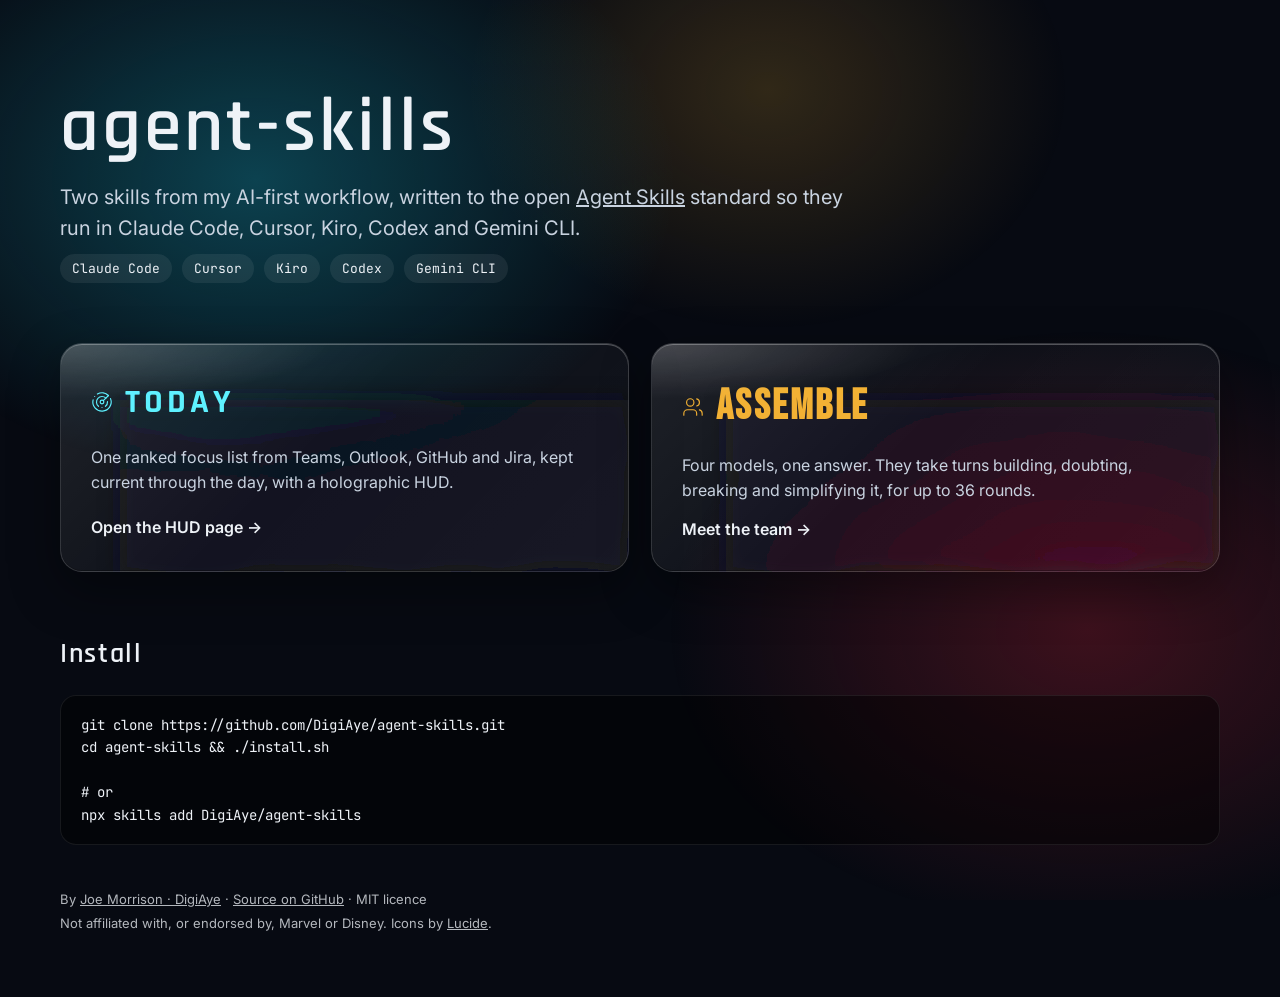
==== docs/index.html @ 219e7454 "Add today and assemble Agent Skills with GitHub Pages site" ====
<!doctype html>
<html lang="en">
<head>
<meta charset="utf-8">
<meta name="viewport" content="width=device-width, initial-scale=1">
<title>agent-skills · portable skills for Claude, Cursor and Kiro</title>
<meta name="description" content="Two portable Agent Skills: today, a daily focus HUD across Teams, Outlook, GitHub and Jira, and assemble, a four-model review loop.">
<link rel="preconnect" href="https://fonts.googleapis.com"><link rel="preconnect" href="https://fonts.gstatic.com" crossorigin>
<link href="https://fonts.googleapis.com/css2?family=Inter:wght@400;600&family=JetBrains+Mono&family=Rajdhani:wght@600&family=Bebas+Neue&display=swap" rel="stylesheet">
<link rel="stylesheet" href="assets/glass.css">
<style>
  :root { --bg: #070a12; --panel: #121826; --accent: #5ef1ff; --accent-2: #f2b134; }
  body { background: var(--bg); color: #eef2f7; font: 16px/1.55 Inter, system-ui, sans-serif; }
  .bg { position: fixed; inset: 0; z-index: 0; pointer-events: none;
    background:
      radial-gradient(700px 500px at 20% 20%, rgba(25, 211, 240, .28), transparent 60%),
      radial-gradient(700px 500px at 85% 70%, rgba(215, 38, 61, .26), transparent 60%),
      radial-gradient(500px 400px at 60% 10%, rgba(242, 177, 52, .18), transparent 60%); }
  main { position: relative; z-index: 1; }
  .hero { padding: 90px 0 40px; }
  h1 { font: 600 clamp(40px, 7vw, 76px)/1 Rajdhani, sans-serif; letter-spacing: .04em; margin: 0 0 16px; }
  .lede { font-size: 20px; max-width: 62ch; color: #c9d3e0; margin: 0; }
  .cards { display: grid; grid-template-columns: repeat(auto-fit, minmax(300px, 1fr)); gap: 22px; padding: 20px 0 40px; }
  .card { padding: 30px; text-decoration: none; display: grid; gap: 14px; transition: transform .25s ease; }
  @media (prefers-reduced-motion: no-preference) { .card:hover { transform: translateY(-4px); } }
  .card h2 { margin: 0; font-size: 34px; display: flex; align-items: center; gap: 12px; }
  .card.today h2 { font-family: Rajdhani, sans-serif; letter-spacing: .12em; text-transform: uppercase; color: #5ef1ff; }
  .card.assemble h2 { font-family: "Bebas Neue", sans-serif; letter-spacing: .06em; color: #f2b134; font-size: 42px; }
  .card p { margin: 0; color: #c9d3e0; }
  .card .go { font-weight: 600; display: inline-flex; gap: 8px; align-items: center; }
  .works { display: flex; flex-wrap: wrap; gap: 10px; list-style: none; padding: 0; margin: 10px 0 0; }
  .works li { padding: 6px 12px; border-radius: 999px; background: rgba(255, 255, 255, .07); font: 13px "JetBrains Mono", monospace; }
  section h2.h { font: 600 28px Rajdhani, sans-serif; letter-spacing: .06em; }
</style>
</head>
<body>
<div class="bg" aria-hidden="true"></div>
<main class="wrap">
  <section class="hero">
    <h1>agent-skills</h1>
    <p class="lede">Two skills from my AI-first workflow, written to the open <a href="https://agentskills.io">Agent Skills</a> standard so they run in Claude Code, Cursor, Kiro, Codex and Gemini CLI.</p>
    <ul class="works" aria-label="Works with">
      <li>Claude Code</li><li>Cursor</li><li>Kiro</li><li>Codex</li><li>Gemini CLI</li>
    </ul>
  </section>

  <div class="cards">
    <a class="card glass refract today" href="today/">
      <h2><svg class="icon" aria-hidden="true"><use href="assets/icons.svg#i-radar"/></svg>today</h2>
      <p>One ranked focus list from Teams, Outlook, GitHub and Jira, kept current through the day, with a holographic HUD.</p>
      <span class="go">Open the HUD page →</span>
    </a>
    <a class="card glass refract assemble" href="assemble/">
      <h2><svg class="icon" aria-hidden="true"><use href="assets/icons.svg#i-users"/></svg>assemble</h2>
      <p>Four models, one answer. They take turns building, doubting, breaking and simplifying it, for up to 36 rounds.</p>
      <span class="go">Meet the team →</span>
    </a>
  </div>

  <section>
    <h2 class="h">Install</h2>
    <pre class="code">git clone https://github.com/DigiAye/agent-skills.git
cd agent-skills &amp;&amp; ./install.sh

# or
npx skills add DigiAye/agent-skills</pre>
  </section>
</main>
<footer class="site-footer wrap">
  <p>By <a href="https://www.digiaye.scot">Joe Morrison · DigiAye</a> · <a href="https://github.com/DigiAye/agent-skills">Source on GitHub</a> · MIT licence</p>
  <p>Not affiliated with, or endorsed by, Marvel or Disney. Icons by <a href="https://lucide.dev">Lucide</a>.</p>
</footer>
<svg width="0" height="0" style="position:absolute" aria-hidden="true">
  <filter id="liquid" x="0" y="0" width="100%" height="100%">
    <feTurbulence type="fractalNoise" baseFrequency="0.008 0.012" numOctaves="2" seed="7" result="noise"/>
    <feDisplacementMap in="SourceGraphic" in2="noise" scale="28" xChannelSelector="R" yChannelSelector="G"/>
  </filter>
</svg>
</body>
</html>
---- docs/assets/glass.css ----
/* Shared liquid-glass layer for the agent-skills pages.
   Each page sets --accent, --accent-2, --bg and --panel. */

*, *::before, *::after { box-sizing: border-box; }
html { scroll-behavior: smooth; }
@media (prefers-reduced-motion: reduce) { html { scroll-behavior: auto; } }
body { margin: 0; min-height: 100vh; overflow-x: hidden; }
img, svg { display: block; max-width: 100%; }
a { color: inherit; }
:focus-visible { outline: 2px solid var(--accent); outline-offset: 3px; border-radius: 6px; }
.sr-only { position: absolute; width: 1px; height: 1px; overflow: hidden; clip: rect(0 0 0 0); white-space: nowrap; }

.wrap { width: min(1160px, 100% - 40px); margin-inline: auto; }

/* Base glass: works everywhere backdrop-filter does. */
.glass {
  position: relative;
  background: linear-gradient(135deg, rgba(255, 255, 255, .10), rgba(255, 255, 255, .03) 45%, rgba(255, 255, 255, .05));
  border: 1px solid rgba(255, 255, 255, .14);
  border-radius: 22px;
  -webkit-backdrop-filter: blur(14px) saturate(160%);
  backdrop-filter: blur(14px) saturate(160%);
  box-shadow:
    inset 0 1px 0 rgba(255, 255, 255, .28),
    inset 0 -1px 0 rgba(0, 0, 0, .25),
    0 18px 50px rgba(0, 0, 0, .40);
}
/* Specular highlight along the top-left rim. */
.glass::before {
  content: ""; position: absolute; inset: 0; border-radius: inherit; pointer-events: none;
  background: radial-gradient(120% 60% at 0% 0%, rgba(255, 255, 255, .18), transparent 40%);
  mix-blend-mode: screen;
}

/* Refraction is Chromium-only, and Safari drops the whole declaration if url() is mixed in,
   so it lives in its own @supports block and is limited to a few static panels. */
@supports (backdrop-filter: url("#liquid")) {
  .glass.refract { backdrop-filter: url("#liquid") blur(10px) saturate(170%); }
}

@supports not ((backdrop-filter: blur(1px)) or (-webkit-backdrop-filter: blur(1px))) {
  .glass { background: var(--panel); }
}
@media (prefers-reduced-transparency: reduce) {
  .glass, .glass.refract { background: var(--panel); -webkit-backdrop-filter: none; backdrop-filter: none; }
}
@media (prefers-contrast: more) {
  .glass { background: var(--panel); border-color: var(--accent); box-shadow: none; }
  .glass::before { display: none; }
}

/* Dims busy backgrounds behind glass so text keeps its contrast. */
.dim { position: fixed; inset: 0; background: rgba(0, 0, 0, .35); pointer-events: none; z-index: 0; }

.icon { width: 22px; height: 22px; fill: none; stroke: currentColor; stroke-width: 1.25; stroke-linecap: round; stroke-linejoin: round; flex: none; }

.pill {
  display: inline-flex; align-items: center; gap: 8px; padding: 10px 16px; border-radius: 999px;
  text-decoration: none; font-weight: 600;
}

pre.code {
  margin: 0; padding: 18px 20px; overflow-x: auto; border-radius: 16px;
  font: 14px/1.6 "JetBrains Mono", ui-monospace, Menlo, monospace;
  background: rgba(0, 0, 0, .45); border: 1px solid rgba(255, 255, 255, .08);
}

.site-nav { position: sticky; top: 14px; z-index: 10; margin-top: 14px; padding: 10px 14px; display: flex; align-items: center; justify-content: space-between; gap: 12px; }
.site-nav a { text-decoration: none; }
.site-nav ul { display: flex; gap: 6px; list-style: none; margin: 0; padding: 0; flex-wrap: wrap; }
.site-nav li a { display: inline-flex; align-items: center; gap: 6px; padding: 8px 12px; border-radius: 999px; }
.site-nav li a:hover, .site-nav li a[aria-current="page"] { background: rgba(255, 255, 255, .08); }

.site-footer { position: relative; z-index: 1; padding: 40px 0 60px; font-size: 13px; opacity: .75; }
.site-footer p { margin: 4px 0; }
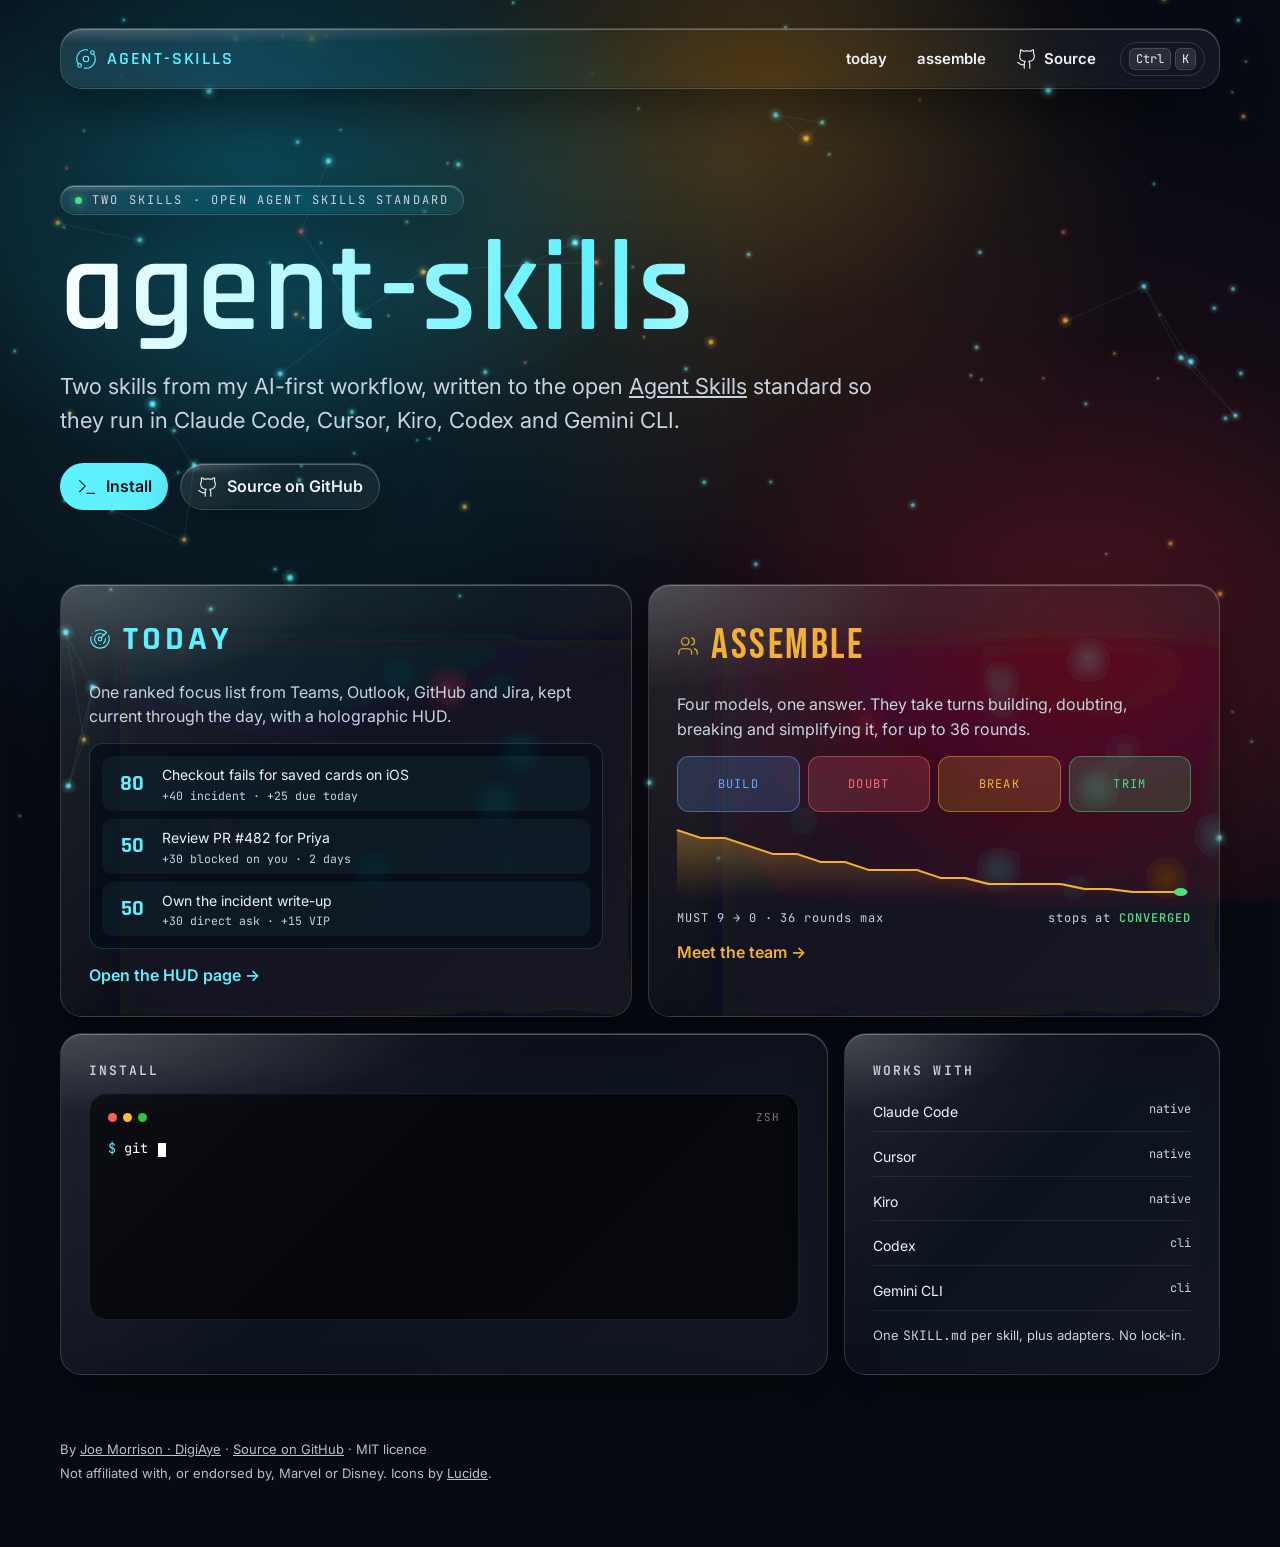
==== commit eec89fe5: "Redesign Pages: shader and canvas backgrounds, pointer-lit glass, live terminals, bento layouts, vie" ====
--- a/docs/index.html
+++ b/docs/index.html
@@ -5,66 +5,183 @@
 <meta name="viewport" content="width=device-width, initial-scale=1">
 <title>agent-skills · portable skills for Claude, Cursor and Kiro</title>
 <meta name="description" content="Two portable Agent Skills: today, a daily focus HUD across Teams, Outlook, GitHub and Jira, and assemble, a four-model review loop.">
+<meta property="og:title" content="agent-skills · portable skills for Claude, Cursor and Kiro">
+<meta property="og:description" content="Two portable Agent Skills: today, a daily focus HUD across Teams, Outlook, GitHub and Jira, and assemble, a four-model review loop.">
+<meta property="og:url" content="https://digiaye.github.io/agent-skills/">
+<meta property="og:image" content="https://digiaye.github.io/agent-skills/assets/og.jpg">
+<meta name="twitter:card" content="summary_large_image">
+<link rel="icon" href="data:image/svg+xml,%3Csvg xmlns='http://www.w3.org/2000/svg' viewBox='0 0 32 32'%3E%3Ccircle cx='16' cy='16' r='14' fill='%23070a12' stroke='%235ef1ff' stroke-width='2'/%3E%3Ccircle cx='16' cy='16' r='5' fill='%23f2b134'/%3E%3C/svg%3E">
 <link rel="preconnect" href="https://fonts.googleapis.com"><link rel="preconnect" href="https://fonts.gstatic.com" crossorigin>
 <link href="https://fonts.googleapis.com/css2?family=Inter:wght@400;600&family=JetBrains+Mono&family=Rajdhani:wght@600&family=Bebas+Neue&display=swap" rel="stylesheet">
 <link rel="stylesheet" href="assets/glass.css">
 <style>
-  :root { --bg: #070a12; --panel: #121826; --accent: #5ef1ff; --accent-2: #f2b134; }
-  body { background: var(--bg); color: #eef2f7; font: 16px/1.55 Inter, system-ui, sans-serif; }
+  :root { --bg: #070a12; --panel: #121826; --accent: #5ef1ff; --accent-2: #f2b134; --red: #ff5a6e; --text: #eef2f7; --muted: #c9d3e0; }
+  body { background: var(--bg); color: var(--text); font: 16px/1.55 Inter, system-ui, sans-serif; }
   .bg { position: fixed; inset: 0; z-index: 0; pointer-events: none;
     background:
-      radial-gradient(700px 500px at 20% 20%, rgba(25, 211, 240, .28), transparent 60%),
-      radial-gradient(700px 500px at 85% 70%, rgba(215, 38, 61, .26), transparent 60%),
-      radial-gradient(500px 400px at 60% 10%, rgba(242, 177, 52, .18), transparent 60%); }
-  main { position: relative; z-index: 1; }
-  .hero { padding: 90px 0 40px; }
-  h1 { font: 600 clamp(40px, 7vw, 76px)/1 Rajdhani, sans-serif; letter-spacing: .04em; margin: 0 0 16px; }
-  .lede { font-size: 20px; max-width: 62ch; color: #c9d3e0; margin: 0; }
-  .cards { display: grid; grid-template-columns: repeat(auto-fit, minmax(300px, 1fr)); gap: 22px; padding: 20px 0 40px; }
-  .card { padding: 30px; text-decoration: none; display: grid; gap: 14px; transition: transform .25s ease; }
-  @media (prefers-reduced-motion: no-preference) { .card:hover { transform: translateY(-4px); } }
-  .card h2 { margin: 0; font-size: 34px; display: flex; align-items: center; gap: 12px; }
-  .card.today h2 { font-family: Rajdhani, sans-serif; letter-spacing: .12em; text-transform: uppercase; color: #5ef1ff; }
-  .card.assemble h2 { font-family: "Bebas Neue", sans-serif; letter-spacing: .06em; color: #f2b134; font-size: 42px; }
-  .card p { margin: 0; color: #c9d3e0; }
-  .card .go { font-weight: 600; display: inline-flex; gap: 8px; align-items: center; }
-  .works { display: flex; flex-wrap: wrap; gap: 10px; list-style: none; padding: 0; margin: 10px 0 0; }
-  .works li { padding: 6px 12px; border-radius: 999px; background: rgba(255, 255, 255, .07); font: 13px "JetBrains Mono", monospace; }
-  section h2.h { font: 600 28px Rajdhani, sans-serif; letter-spacing: .06em; }
+      radial-gradient(700px 500px at 20% 20%, rgba(25, 211, 240, .22), transparent 60%),
+      radial-gradient(700px 500px at 85% 70%, rgba(215, 38, 61, .20), transparent 60%),
+      radial-gradient(500px 400px at 60% 10%, rgba(242, 177, 52, .14), transparent 60%); }
+  .gridlines { position: fixed; inset: 0; z-index: 0; pointer-events: none; opacity: .5;
+    background-image: linear-gradient(rgba(255,255,255,.035) 1px, transparent 1px), linear-gradient(90deg, rgba(255,255,255,.035) 1px, transparent 1px);
+    background-size: 72px 72px; -webkit-mask-image: radial-gradient(60% 60% at 50% 30%, #000, transparent); mask-image: radial-gradient(60% 60% at 50% 30%, #000, transparent); }
+  main, .site-nav { position: relative; z-index: 3; }
+  .site-nav { font-weight: 600; font-size: 15px; }
+  .brand { display: flex; align-items: center; gap: 10px; color: var(--accent); font: 600 18px Rajdhani, sans-serif; letter-spacing: .1em; text-transform: uppercase; }
+  .mono { font-family: "JetBrains Mono", ui-monospace, monospace; }
+
+  /* Hero */
+  .hero { padding: 110px 0 44px; display: grid; gap: 18px; justify-items: start; }
+  .eyebrow { display: inline-flex; gap: 10px; align-items: center; font: 12px/1 "JetBrains Mono", monospace; letter-spacing: .18em; text-transform: uppercase; color: var(--muted); padding: 8px 14px; border-radius: 999px; }
+  .eyebrow i { width: 7px; height: 7px; border-radius: 50%; background: #4ade80; box-shadow: 0 0 10px #4ade80; }
+  h1 { font: 600 clamp(56px, 10vw, 132px)/.92 Rajdhani, sans-serif; letter-spacing: .02em; margin: 0;
+    background: linear-gradient(100deg, #fff 0%, var(--accent) 35%, #fff 50%, var(--accent-2) 70%, #fff 100%); background-size: 240% 100%;
+    -webkit-background-clip: text; background-clip: text; color: transparent; }
+  .lede { font-size: clamp(18px, 2vw, 22px); max-width: 58ch; color: var(--muted); margin: 0; }
+  .cta { display: flex; gap: 12px; flex-wrap: wrap; margin-top: 8px; }
+  .pill.primary { background: var(--accent); color: #031018; }
+  .pill.ghost { color: var(--text); }
+
+  /* Bento */
+  .bento { display: grid; grid-template-columns: repeat(6, 1fr); grid-auto-rows: minmax(120px, auto); gap: 16px; padding: 30px 0 20px; }
+  .cell { padding: 28px; text-decoration: none; display: grid; gap: 14px; align-content: start; }
+  .cell.today, .cell.assemble { grid-column: span 3; grid-row: span 2; }
+  .cell.install { grid-column: span 4; }
+  .cell.portable { grid-column: span 2; }
+  .cell h2 { margin: 0; font-size: 34px; display: flex; align-items: center; gap: 12px; }
+  .cell.today h2 { font-family: Rajdhani, sans-serif; letter-spacing: .12em; text-transform: uppercase; color: var(--accent); }
+  .cell.assemble h2 { font-family: "Bebas Neue", sans-serif; letter-spacing: .06em; color: var(--accent-2); font-size: 42px; font-weight: 400; }
+  .cell p { margin: 0; color: var(--muted); }
+  .cell .go { font-weight: 600; display: inline-flex; gap: 8px; align-items: center; margin-top: auto; }
+  .cell.today .go { color: var(--accent); } .cell.assemble .go { color: var(--accent-2); }
+  .cell h3 { margin: 0; font: 600 13px "JetBrains Mono", monospace; letter-spacing: .16em; text-transform: uppercase; color: var(--muted); }
+  a.cell:hover { --lift: -4px; }
+
+  /* today mini HUD */
+  .hud { position: relative; overflow: hidden; border-radius: 14px; border: 1px solid rgba(94, 241, 255, .18); background: rgba(3, 10, 20, .6); padding: 12px; display: grid; gap: 8px; font-size: 14px; }
+  .hud .row { display: grid; grid-template-columns: 40px 1fr; gap: 10px; align-items: center; padding: 8px 10px; border-radius: 10px; background: rgba(94, 241, 255, .05); }
+  .hud .row b { font: 700 22px Rajdhani, sans-serif; color: var(--accent); text-align: center; }
+  .hud .row small { display: block; color: var(--muted); font: 11.5px "JetBrains Mono", monospace; margin-top: 2px; }
+  .hud .sweep { position: absolute; inset: 0; pointer-events: none; background: linear-gradient(180deg, transparent 0%, rgba(94, 241, 255, .14) 50%, transparent 100%); height: 60%; top: -60%; }
+  .today.cell { --accent: #5ef1ff; }
+  .assemble.cell { --accent: #f2b134; }
+
+  /* assemble relay strip */
+  .relay { display: grid; grid-template-columns: repeat(4, 1fr); gap: 8px; }
+  .relay div { position: relative; height: 56px; border-radius: 12px; background: color-mix(in srgb, var(--c) 18%, transparent); border: 1px solid color-mix(in srgb, var(--c) 45%, transparent); display: grid; place-items: center; color: var(--c); font: 12px "JetBrains Mono", monospace; letter-spacing: .1em; text-transform: uppercase; overflow: hidden; }
+  .relay div::after { content: ""; position: absolute; inset: 0; background: color-mix(in srgb, var(--c) 45%, transparent); opacity: 0; }
+  .relay .b { --c: #6aa6ff; } .relay .s { --c: #ff6b7a; } .relay .e { --c: #f2b134; } .relay .m { --c: #4ade80; }
+  .spark { width: 100%; height: 70px; overflow: visible; }
+  .converge { display: flex; justify-content: space-between; align-items: center; font: 12px "JetBrains Mono", monospace; color: var(--muted); letter-spacing: .08em; }
+  .converge b { color: #4ade80; font-weight: 600; }
+
+  .list { margin: 0; padding: 0; list-style: none; display: grid; gap: 6px; }
+  .list li { display: flex; justify-content: space-between; gap: 10px; padding: 8px 0; border-bottom: 1px solid rgba(255, 255, 255, .08); font-size: 14px; }
+  .list li span:last-child { color: var(--muted); font: 12px "JetBrains Mono", monospace; }
+
+  @media (max-width: 900px) {
+    .cell.today, .cell.assemble, .cell.install, .cell.portable { grid-column: span 6; grid-row: auto; }
+  }
+  @media (max-width: 640px) {
+    .hero { padding: 70px 0 30px; }
+    .eyebrow { font-size: 11px; letter-spacing: .1em; }
+    .cell { padding: 20px; }
+  }
+
+  @media (prefers-reduced-motion: no-preference) {
+    .js h1 { animation: shimmer 9s linear infinite, rise 1s cubic-bezier(.2, .8, .2, 1) both; }
+    @keyframes shimmer { to { background-position: -240% 0; } }
+    @keyframes rise { from { opacity: 0; letter-spacing: .18em; filter: blur(8px); } }
+    .js .hero > :not(h1) { animation: up .8s cubic-bezier(.2, .8, .2, 1) both; }
+    .js .hero > :nth-child(1) { animation-delay: .05s; } .js .hero > :nth-child(3) { animation-delay: .25s; } .js .hero > :nth-child(4) { animation-delay: .4s; }
+    @keyframes up { from { opacity: 0; transform: translateY(14px); } }
+    .js .bento > .cell { animation: up .9s cubic-bezier(.2, .8, .2, 1) backwards; }
+    .js .bento > .cell:nth-child(2) { animation-delay: .12s; } .js .bento > .cell:nth-child(3) { animation-delay: .24s; } .js .bento > .cell:nth-child(4) { animation-delay: .32s; }
+    .hud .sweep { animation: sweep 4.5s ease-in-out infinite; }
+    @keyframes sweep { 0% { top: -60%; } 60%, 100% { top: 110%; } }
+    .relay div::after { animation: pass 4.8s steps(1) infinite; }
+    .relay .s::after { animation-delay: 1.2s; } .relay .e::after { animation-delay: 2.4s; } .relay .m::after { animation-delay: 3.6s; }
+    @keyframes pass { 0% { opacity: .55; } 25%, 100% { opacity: 0; } }
+    .eyebrow i { animation: pulse 2.2s ease-in-out infinite; }
+    @keyframes pulse { 50% { opacity: .35; } }
+  }
 </style>
 </head>
 <body>
 <div class="bg" aria-hidden="true"></div>
+<canvas id="fx" class="fx-canvas" aria-hidden="true"></canvas>
+<div class="gridlines" aria-hidden="true"></div>
+<div class="grain" aria-hidden="true"></div>
+
+<nav class="site-nav glass wrap" aria-label="Main">
+  <a class="brand" href="./" aria-current="page"><svg class="icon" aria-hidden="true"><use href="assets/icons.svg#i-orbit"/></svg>agent-skills</a>
+  <ul>
+    <li><a href="today/">today</a></li>
+    <li><a href="assemble/">assemble</a></li>
+    <li><a href="https://github.com/DigiAye/agent-skills"><svg class="icon" aria-hidden="true"><use href="assets/icons.svg#i-github"/></svg>Source</a></li>
+    <li><button class="kbd-btn" type="button" data-cmdk-open aria-label="Open command palette"><kbd>⌘</kbd><kbd>K</kbd></button></li>
+  </ul>
+</nav>
+
 <main class="wrap">
-  <section class="hero">
-    <h1>agent-skills</h1>
+  <section class="hero" aria-labelledby="title">
+    <span class="eyebrow glass"><i aria-hidden="true"></i>Two skills · open Agent Skills standard</span>
+    <h1 id="title">agent-skills</h1>
     <p class="lede">Two skills from my AI-first workflow, written to the open <a href="https://agentskills.io">Agent Skills</a> standard so they run in Claude Code, Cursor, Kiro, Codex and Gemini CLI.</p>
-    <ul class="works" aria-label="Works with">
-      <li>Claude Code</li><li>Cursor</li><li>Kiro</li><li>Codex</li><li>Gemini CLI</li>
-    </ul>
+    <div class="cta">
+      <a class="pill primary" href="#install" data-magnet><svg class="icon" aria-hidden="true"><use href="assets/icons.svg#i-terminal"/></svg>Install</a>
+      <a class="pill ghost glass" href="https://github.com/DigiAye/agent-skills"><svg class="icon" aria-hidden="true"><use href="assets/icons.svg#i-github"/></svg>Source on GitHub</a>
+    </div>
   </section>
 
-  <div class="cards">
-    <a class="card glass refract today" href="today/">
+  <div class="bento">
+    <a class="cell glass refract today" href="today/" data-tilt="3" data-cmdk="Open today">
       <h2><svg class="icon" aria-hidden="true"><use href="assets/icons.svg#i-radar"/></svg>today</h2>
       <p>One ranked focus list from Teams, Outlook, GitHub and Jira, kept current through the day, with a holographic HUD.</p>
+      <div class="hud" aria-hidden="true">
+        <div class="row"><b>80</b><span>Checkout fails for saved cards on iOS<small>+40 incident · +25 due today</small></span></div>
+        <div class="row"><b>50</b><span>Review PR #482 for Priya<small>+30 blocked on you · 2 days</small></span></div>
+        <div class="row"><b>50</b><span>Own the incident write-up<small>+30 direct ask · +15 VIP</small></span></div>
+        <div class="sweep"></div>
+      </div>
       <span class="go">Open the HUD page →</span>
     </a>
-    <a class="card glass refract assemble" href="assemble/">
+    <a class="cell glass refract assemble" href="assemble/" data-tilt="3" data-cmdk="Open assemble">
       <h2><svg class="icon" aria-hidden="true"><use href="assets/icons.svg#i-users"/></svg>assemble</h2>
       <p>Four models, one answer. They take turns building, doubting, breaking and simplifying it, for up to 36 rounds.</p>
+      <div class="relay" aria-hidden="true"><div class="b">build</div><div class="s">doubt</div><div class="e">break</div><div class="m">trim</div></div>
+      <svg class="spark" viewBox="0 0 300 70" aria-hidden="true" preserveAspectRatio="none">
+        <defs><linearGradient id="sp" x1="0" x2="0" y1="0" y2="1"><stop offset="0" stop-color="#f2b134" stop-opacity=".35"/><stop offset="1" stop-color="#f2b134" stop-opacity="0"/></linearGradient></defs>
+        <path fill="url(#sp)" d="M0,4 L14,12 28,12 42,20 56,28 70,28 84,36 98,36 112,44 126,44 140,44 154,52 168,52 182,58 196,58 210,58 224,58 238,63 252,63 266,66 280,66 294,66 L294,70 0,70 Z"/>
+        <path class="spark-line" fill="none" stroke="#f2b134" stroke-width="2" stroke-linejoin="round" d="M0,4 L14,12 28,12 42,20 56,28 70,28 84,36 98,36 112,44 126,44 140,44 154,52 168,52 182,58 196,58 210,58 224,58 238,63 252,63 266,66 280,66 294,66"/>
+        <circle cx="294" cy="66" r="4" fill="#4ade80"/>
+      </svg>
+      <div class="converge" aria-hidden="true"><span>MUST 9 → 0 · 36 rounds max</span><span>stops at <b>CONVERGED</b></span></div>
       <span class="go">Meet the team →</span>
     </a>
+
+    <section class="cell glass install" id="install" aria-labelledby="install-h">
+      <h3 id="install-h">Install</h3>
+      <figure class="term" data-play style="margin:0">
+        <div class="bar" aria-hidden="true"><i></i><i></i><i></i><span>zsh</span></div>
+        <p class="ln prompt"><span class="type">git clone https://github.com/DigiAye/agent-skills.git</span></p>
+        <p class="ln prompt" data-d="700">cd agent-skills &amp;&amp; ./install.sh</p>
+        <p class="ln faint" data-d="500"># or</p>
+        <p class="ln prompt" data-d="900">npx skills add DigiAye/agent-skills</p>
+        <p class="ln faint" data-d="400"># then, in Claude Code, Cursor or Kiro</p>
+        <p class="ln ok" data-d="600">/today morning</p>
+        <p class="ln ok" data-d="600">/assemble Design a rate limiter for our public API</p>
+        <figcaption class="sr-only">Install by cloning the repo and running install.sh, or with npx skills add DigiAye/agent-skills.</figcaption>
+      </figure>
+    </section>
+    <section class="cell glass portable" aria-labelledby="works-h">
+      <h3 id="works-h">Works with</h3>
+      <ul class="list" aria-label="Works with">
+        <li>Claude Code<span>native</span></li><li>Cursor<span>native</span></li><li>Kiro<span>native</span></li><li>Codex<span>cli</span></li><li>Gemini CLI<span>cli</span></li>
+      </ul>
+      <p style="font-size:13px">One <span class="mono">SKILL.md</span> per skill, plus adapters. No lock-in.</p>
+    </section>
   </div>
-
-  <section>
-    <h2 class="h">Install</h2>
-    <pre class="code">git clone https://github.com/DigiAye/agent-skills.git
-cd agent-skills &amp;&amp; ./install.sh
-
-# or
-npx skills add DigiAye/agent-skills</pre>
-  </section>
 </main>
 <footer class="site-footer wrap">
   <p>By <a href="https://www.digiaye.scot">Joe Morrison · DigiAye</a> · <a href="https://github.com/DigiAye/agent-skills">Source on GitHub</a> · MIT licence</p>
@@ -76,5 +193,37 @@
     <feDisplacementMap in="SourceGraphic" in2="noise" scale="28" xChannelSelector="R" yChannelSelector="G"/>
   </filter>
 </svg>
+<script src="assets/fx.js"></script>
+<script>
+  /* Hub background: a slow particle field with depth parallax under three drifting aurora blobs. */
+  (() => {
+    const S = [FX.sprite("94,241,255"), FX.sprite("242,177,52"), FX.sprite("255,90,110")];
+    const N = 150; let pts = [], W = 0, H = 0, px = .5, py = .5;
+    const seed = (w, h) => { pts = Array.from({ length: N }, () => ({ x: Math.random() * w, y: Math.random() * h, z: .2 + Math.random() ** 2 * .8, c: Math.random() < .62 ? 0 : Math.random() < .6 ? 1 : 2, s: Math.random() * 6.28 })); };
+    const blobs = [[.2, .3, "25,211,240", 520, .13, .11], [.82, .66, "215,38,61", 560, .09, .12], [.56, .12, "242,177,52", 420, .07, .1]];
+    FX.canvas(document.getElementById("fx"), (ctx, w, h, dt, t) => {
+      if (w !== W || h !== H) { W = w; H = h; seed(w, h); }
+      px += (FX.pointer.x - px) * .04; py += (FX.pointer.y - py) * .04;
+      ctx.clearRect(0, 0, w, h);
+      ctx.globalCompositeOperation = "lighter";
+      for (const [bx, by, c, r, f1, f2] of blobs) {
+        const x = (bx + .08 * Math.sin(t * f1)) * w - (px - .5) * 50, y = (by + .06 * Math.cos(t * f2)) * h - (py - .5) * 36;
+        const g = ctx.createRadialGradient(x, y, 0, x, y, r); g.addColorStop(0, `rgba(${c},.15)`); g.addColorStop(1, `rgba(${c},0)`);
+        ctx.fillStyle = g; ctx.fillRect(x - r, y - r, r * 2, r * 2);
+      }
+      const ox = (px - .5) * -90, oy = (py - .5) * -60;
+      ctx.strokeStyle = "rgba(94,241,255,.09)"; ctx.lineWidth = 1; ctx.beginPath();
+      for (let i = 0; i < N; i++) {
+        const a = pts[i]; a.y -= (5 + 16 * a.z) * dt; a.x += Math.sin(t * .4 + a.s) * 5 * dt;
+        if (a.y < -20) { a.y = h + 20; a.x = Math.random() * w; }
+        if (a.z < .55) continue;
+        for (let j = i + 1; j < N; j++) { const b = pts[j]; if (b.z < .55) continue; const dx = a.x - b.x, dy = a.y - b.y; if (dx * dx + dy * dy < 110 * 110) { ctx.moveTo(a.x + ox * a.z, a.y + oy * a.z); ctx.lineTo(b.x + ox * b.z, b.y + oy * b.z); } }
+      }
+      ctx.stroke();
+      for (const p of pts) { const sz = 4 + p.z * 16; ctx.globalAlpha = .3 + .7 * p.z; ctx.drawImage(S[p.c], p.x + ox * p.z - sz / 2, p.y + oy * p.z - sz / 2, sz, sz); }
+      ctx.globalAlpha = 1; ctx.globalCompositeOperation = "source-over";
+    });
+  })();
+</script>
 </body>
 </html>
--- a/docs/assets/glass.css
+++ b/docs/assets/glass.css
@@ -1,9 +1,22 @@
 /* Shared liquid-glass layer for the agent-skills pages.
-   Each page sets --accent, --accent-2, --bg and --panel. */
+   Each page sets --accent, --accent-2, --bg and --panel.
+   Pointer-reactive bits read --mx/--my/--glow/--rx/--ry, which fx.js writes. */
 
 *, *::before, *::after { box-sizing: border-box; }
+/* Cross-document view transitions (Chromium 126+, Safari 18.2+): the nav and brand persist, the rest cross-fades. */
+@view-transition { navigation: auto; }
+.site-nav { view-transition-name: site-nav; }
+.site-nav .brand { view-transition-name: brand; }
+@media (prefers-reduced-motion: no-preference) {
+  ::view-transition-old(root) { animation: 220ms ease both vt-out; }
+  ::view-transition-new(root) { animation: 320ms ease both vt-in; }
+  @keyframes vt-out { to { opacity: 0; transform: scale(.985); filter: blur(6px); } }
+  @keyframes vt-in { from { opacity: 0; transform: scale(1.015); filter: blur(6px); } }
+}
+@media (prefers-reduced-motion: reduce) { ::view-transition-group(*), ::view-transition-old(*), ::view-transition-new(*) { animation: none !important; } }
 html { scroll-behavior: smooth; }
 @media (prefers-reduced-motion: reduce) { html { scroll-behavior: auto; } }
+html { overflow-x: clip; }
 body { margin: 0; min-height: 100vh; overflow-x: hidden; }
 img, svg { display: block; max-width: 100%; }
 a { color: inherit; }
@@ -25,17 +38,38 @@
     inset 0 -1px 0 rgba(0, 0, 0, .25),
     0 18px 50px rgba(0, 0, 0, .40);
 }
-/* Specular highlight along the top-left rim. */
+/* Specular highlight along the top-left rim, plus a soft pointer-following fill. */
 .glass::before {
   content: ""; position: absolute; inset: 0; border-radius: inherit; pointer-events: none;
-  background: radial-gradient(120% 60% at 0% 0%, rgba(255, 255, 255, .18), transparent 40%);
+  background:
+    radial-gradient(280px circle at var(--mx, 50%) var(--my, 50%), color-mix(in srgb, var(--accent) calc(var(--glow, 0) * 22%), transparent), transparent 70%),
+    radial-gradient(120% 60% at 0% 0%, rgba(255, 255, 255, .18), transparent 40%);
   mix-blend-mode: screen;
 }
+/* Pointer-reactive rim light: the same gradient masked down to the 1px border. */
+.glass::after {
+  content: ""; position: absolute; inset: -1px; border-radius: inherit; pointer-events: none;
+  padding: 1.5px; opacity: var(--glow, 0); transition: opacity .15s linear;
+  background: radial-gradient(360px circle at var(--mx, 50%) var(--my, 50%), #fff 0%, color-mix(in srgb, var(--accent) 90%, white) 18%, color-mix(in srgb, var(--accent) 60%, transparent) 40%, transparent 68%);
+  -webkit-mask: linear-gradient(#000 0 0) content-box, linear-gradient(#000 0 0);
+  -webkit-mask-composite: xor;
+  mask: linear-gradient(#000 0 0) content-box, linear-gradient(#000 0 0);
+  mask-composite: exclude;
+}
+.glass > * { position: relative; }
 
 /* Refraction is Chromium-only, and Safari drops the whole declaration if url() is mixed in,
    so it lives in its own @supports block and is limited to a few static panels. */
 @supports (backdrop-filter: url("#liquid")) {
   .glass.refract { backdrop-filter: url("#liquid") blur(10px) saturate(170%); }
+  .glass.prism { backdrop-filter: url("#prism") blur(8px) saturate(170%); }
+}
+/* Hero glass: chromatic fringe on the vertical edges plus a brighter specular rim, everywhere. */
+.glass.prism {
+  box-shadow:
+    inset 1.5px 0 0 rgba(255, 110, 120, .22), inset -1.5px 0 0 rgba(110, 170, 255, .22),
+    inset 0 1px 0 rgba(255, 255, 255, .38), inset 0 -1px 0 rgba(0, 0, 0, .3),
+    0 24px 70px rgba(0, 0, 0, .5), 0 0 0 1px rgba(255, 255, 255, .04);
 }
 
 @supports not ((backdrop-filter: blur(1px)) or (-webkit-backdrop-filter: blur(1px))) {
@@ -46,11 +80,73 @@
 }
 @media (prefers-contrast: more) {
   .glass { background: var(--panel); border-color: var(--accent); box-shadow: none; }
-  .glass::before { display: none; }
+  .glass::before, .glass::after { display: none; }
 }
 
 /* Dims busy backgrounds behind glass so text keeps its contrast. */
 .dim { position: fixed; inset: 0; background: rgba(0, 0, 0, .35); pointer-events: none; z-index: 0; }
+
+/* Depth stack: static gradient (z0) < canvas (z1) < grain (z2) < content (z3). */
+.fx-canvas { position: fixed; inset: 0; width: 100%; height: 100%; z-index: 1; pointer-events: none; opacity: 0; transition: opacity 1.4s ease; }
+.fx-canvas.on { opacity: 1; }
+.grain {
+  position: fixed; inset: -50%; width: 200%; height: 200%; z-index: 2; pointer-events: none; opacity: .09; mix-blend-mode: overlay;
+  background: url("data:image/svg+xml,%3Csvg xmlns='http://www.w3.org/2000/svg' width='240' height='240'%3E%3Cfilter id='n'%3E%3CfeTurbulence type='fractalNoise' baseFrequency='.85' numOctaves='3' stitchTiles='stitch'/%3E%3CfeColorMatrix values='0 0 0 0 1 0 0 0 0 1 0 0 0 0 1 0 0 0 .6 0'/%3E%3C/filter%3E%3Crect width='100%25' height='100%25' filter='url(%23n)'/%3E%3C/svg%3E") 0 0 / 240px 240px;
+}
+@media (prefers-reduced-motion: no-preference) {
+  .js .grain { animation: grain 1.4s steps(7) infinite; }
+  @keyframes grain {
+    0% { transform: translate(0, 0); } 15% { transform: translate(-2%, 1%); } 30% { transform: translate(1%, -2%); }
+    45% { transform: translate(-1%, 2%); } 60% { transform: translate(2%, 1%); } 75% { transform: translate(-2%, -1%); } 100% { transform: translate(1%, 2%); }
+  }
+}
+
+/* 3D tilt: fx.js writes --rx/--ry while the pointer is inside. --lift is for hover rises. */
+[data-tilt] {
+  transform: perspective(1100px) rotateX(var(--rx, 0deg)) rotateY(var(--ry, 0deg)) translateY(var(--lift, 0px));
+  transition: transform .4s cubic-bezier(.2, .8, .2, 1);
+  transform-style: preserve-3d;
+}
+/* Magnetic pull for focal buttons. */
+[data-magnet] { transform: translate(var(--tx, 0px), var(--ty, 0px)); transition: transform .18s ease-out; }
+
+/* Scroll reveals. Content is visible without JS; with JS, CSS scroll-driven animation where
+   supported, IntersectionObserver (.io-reveal) elsewhere. */
+@media (prefers-reduced-motion: no-preference) {
+  .io-reveal .reveal { opacity: 0; transform: translateY(28px); transition: opacity .8s cubic-bezier(.2, .8, .2, 1), transform .8s cubic-bezier(.2, .8, .2, 1); }
+  .io-reveal .reveal.in { opacity: 1; transform: none; }
+  @supports (animation-timeline: view()) {
+    .js:not(.io-reveal) .reveal { animation: reveal linear both; animation-timeline: view(); animation-range: entry 0% entry 45%; }
+  }
+  @keyframes reveal { from { opacity: 0; transform: translateY(40px) scale(.985); } to { opacity: 1; transform: none; } }
+  /* Staggered children: each child enters a little later than the previous one. */
+  .io-reveal .reveal .stagger > * { opacity: 0; transform: translateY(18px); transition: opacity .7s cubic-bezier(.2, .8, .2, 1), transform .7s cubic-bezier(.2, .8, .2, 1); }
+  .io-reveal .reveal.in .stagger > * { opacity: 1; transform: none; }
+  .io-reveal .reveal.in .stagger > :nth-child(2) { transition-delay: .08s; } .io-reveal .reveal.in .stagger > :nth-child(3) { transition-delay: .16s; }
+  .io-reveal .reveal.in .stagger > :nth-child(4) { transition-delay: .24s; } .io-reveal .reveal.in .stagger > :nth-child(5) { transition-delay: .32s; } .io-reveal .reveal.in .stagger > :nth-child(n+6) { transition-delay: .4s; }
+  @supports (animation-timeline: view()) {
+    .js:not(.io-reveal) .stagger > * { animation: reveal linear both; animation-timeline: view(); animation-range: entry 0% entry 50%; }
+    .js:not(.io-reveal) .stagger > :nth-child(2) { animation-range: entry 8% entry 58%; } .js:not(.io-reveal) .stagger > :nth-child(3) { animation-range: entry 16% entry 66%; }
+    .js:not(.io-reveal) .stagger > :nth-child(4) { animation-range: entry 24% entry 74%; } .js:not(.io-reveal) .stagger > :nth-child(n+5) { animation-range: entry 32% entry 82%; }
+  }
+}
+
+/* Section-level ambient light so the lower page keeps depth once the hero canvas has faded.
+   Alternates side and hue; with scroll-driven animations it brightens as the section passes through the viewport. */
+main > section { position: relative; }
+main > section::before {
+  content: ""; position: absolute; z-index: -1; pointer-events: none; inset: -12% -8%;
+  background: radial-gradient(55% 55% at var(--gx, 18%) 40%, color-mix(in srgb, var(--accent) 13%, transparent), transparent 70%);
+  opacity: .9;
+}
+main > section:nth-of-type(even)::before { --gx: 82%; background: radial-gradient(55% 55% at var(--gx) 50%, color-mix(in srgb, var(--accent-2) 12%, transparent), transparent 70%); }
+main > section:first-of-type::before { display: none; }
+@media (prefers-reduced-motion: no-preference) {
+  @supports (animation-timeline: view()) {
+    .js main > section::before { animation: ambient linear both; animation-timeline: view(); animation-range: entry 0% exit 100%; }
+    @keyframes ambient { 0% { opacity: 0; transform: translateY(60px) scale(.9); } 45%, 55% { opacity: 1; transform: none; } 100% { opacity: .1; transform: translateY(-60px) scale(.95); } }
+  }
+}
 
 .icon { width: 22px; height: 22px; fill: none; stroke: currentColor; stroke-width: 1.25; stroke-linecap: round; stroke-linejoin: round; flex: none; }
 
@@ -65,11 +161,56 @@
   background: rgba(0, 0, 0, .45); border: 1px solid rgba(255, 255, 255, .08);
 }
 
+/* Terminal playback. Every line is in the markup; fx.js only reveals them in order. */
+.term { font: 13.5px/1.75 "JetBrains Mono", ui-monospace, Menlo, monospace; padding: 14px 18px 16px; border-radius: 18px; background: rgba(0, 0, 0, .58); border: 1px solid rgba(255, 255, 255, .09); text-align: left; overflow: hidden; }
+.term .bar { display: flex; gap: 6px; align-items: center; margin-bottom: 10px; color: rgba(255, 255, 255, .45); font-size: 11px; letter-spacing: .08em; text-transform: uppercase; }
+.term .bar i { width: 9px; height: 9px; border-radius: 50%; background: rgba(255, 255, 255, .16); }
+.term .bar i:first-child { background: #ff5f57; } .term .bar i:nth-child(2) { background: #febc2e; } .term .bar i:nth-child(3) { background: #28c840; }
+.term .bar span { margin-left: auto; }
+.term .ln { margin: 0; white-space: pre-wrap; word-break: break-word; }
+.term .prompt { color: #fff; }
+.term .prompt::before { content: "$ "; color: var(--accent); }
+.term .faint { opacity: .62; }
+.term .ok { color: #4ade80; }
+.js .term.play .ln { opacity: 0; }
+.js .term.play .ln.on { opacity: 1; }
+@media (prefers-reduced-motion: no-preference) {
+  .js .term.play .ln.on { animation: ln-in .32s ease; }
+  @keyframes ln-in { from { opacity: 0; transform: translateY(5px); } }
+  .term.play .prompt .type::after { content: ""; display: inline-block; width: .6em; height: 1.05em; margin-left: 2px; vertical-align: text-bottom; background: currentColor; animation: blink 1s steps(1) infinite; }
+  @keyframes blink { 50% { opacity: 0; } }
+}
+
 .site-nav { position: sticky; top: 14px; z-index: 10; margin-top: 14px; padding: 10px 14px; display: flex; align-items: center; justify-content: space-between; gap: 12px; }
 .site-nav a { text-decoration: none; }
-.site-nav ul { display: flex; gap: 6px; list-style: none; margin: 0; padding: 0; flex-wrap: wrap; }
+.site-nav ul { display: flex; gap: 6px; list-style: none; margin: 0; padding: 0; flex-wrap: wrap; align-items: center; }
 .site-nav li a { display: inline-flex; align-items: center; gap: 6px; padding: 8px 12px; border-radius: 999px; }
 .site-nav li a:hover, .site-nav li a[aria-current="page"] { background: rgba(255, 255, 255, .08); }
 
-.site-footer { position: relative; z-index: 1; padding: 40px 0 60px; font-size: 13px; opacity: .75; }
+kbd { font: 12px/1 "JetBrains Mono", ui-monospace, monospace; padding: 4px 6px; border-radius: 6px; background: rgba(255, 255, 255, .10); border: 1px solid rgba(255, 255, 255, .14); box-shadow: inset 0 -1px 0 rgba(0, 0, 0, .4); }
+.kbd-btn { display: inline-flex; gap: 4px; align-items: center; margin-left: 6px; padding: 5px 8px; border-radius: 999px; background: transparent; border: 1px solid rgba(255, 255, 255, .14); color: inherit; cursor: pointer; font: inherit; }
+.kbd-btn:hover { background: rgba(255, 255, 255, .08); }
+@media (max-width: 480px) { .kbd-btn { display: none; } }
+@media (max-width: 640px) {
+  .wrap { width: min(1160px, 100% - 24px); }
+  .site-nav { top: 8px; margin-top: 8px; padding: 8px 10px; flex-wrap: wrap; }
+  .site-nav .brand { white-space: nowrap; }
+  .site-nav li a { padding: 7px 9px; font-size: 14px; }
+  .term { font-size: 12px; padding: 12px 12px 14px; }
+}
+
+/* Command palette, built by fx.js when the page loads. */
+.cmdk { border: 0; padding: 0; background: transparent; color: inherit; width: min(600px, 92vw); margin: 12vh auto 0; }
+.cmdk::backdrop { background: rgba(0, 0, 0, .55); -webkit-backdrop-filter: blur(8px); backdrop-filter: blur(8px); }
+.cmdk .box { overflow: hidden; border-radius: 20px; background: color-mix(in srgb, var(--panel) 80%, black); }
+.cmdk input { width: 100%; padding: 18px 20px; font: 17px Inter, system-ui, sans-serif; color: inherit; background: transparent; border: 0; border-bottom: 1px solid rgba(255, 255, 255, .10); outline: none; }
+.cmdk input::placeholder { color: rgba(255, 255, 255, .45); }
+.cmdk ul { list-style: none; margin: 0; padding: 8px; max-height: 52vh; overflow: auto; }
+.cmdk li { display: flex; justify-content: space-between; gap: 12px; align-items: center; padding: 11px 14px; border-radius: 12px; cursor: pointer; font-size: 15px; }
+.cmdk li[aria-selected="true"], .cmdk li:hover { background: rgba(255, 255, 255, .09); }
+.cmdk li span { font: 12px "JetBrains Mono", ui-monospace, monospace; letter-spacing: .08em; text-transform: uppercase; opacity: .6; }
+.cmdk .empty { padding: 20px; text-align: center; opacity: .6; }
+.cmdk .hint { display: flex; gap: 14px; padding: 10px 18px; font-size: 12px; opacity: .6; border-top: 1px solid rgba(255, 255, 255, .08); }
+
+.site-footer { position: relative; z-index: 3; padding: 40px 0 60px; font-size: 13px; opacity: .78; }
 .site-footer p { margin: 4px 0; }
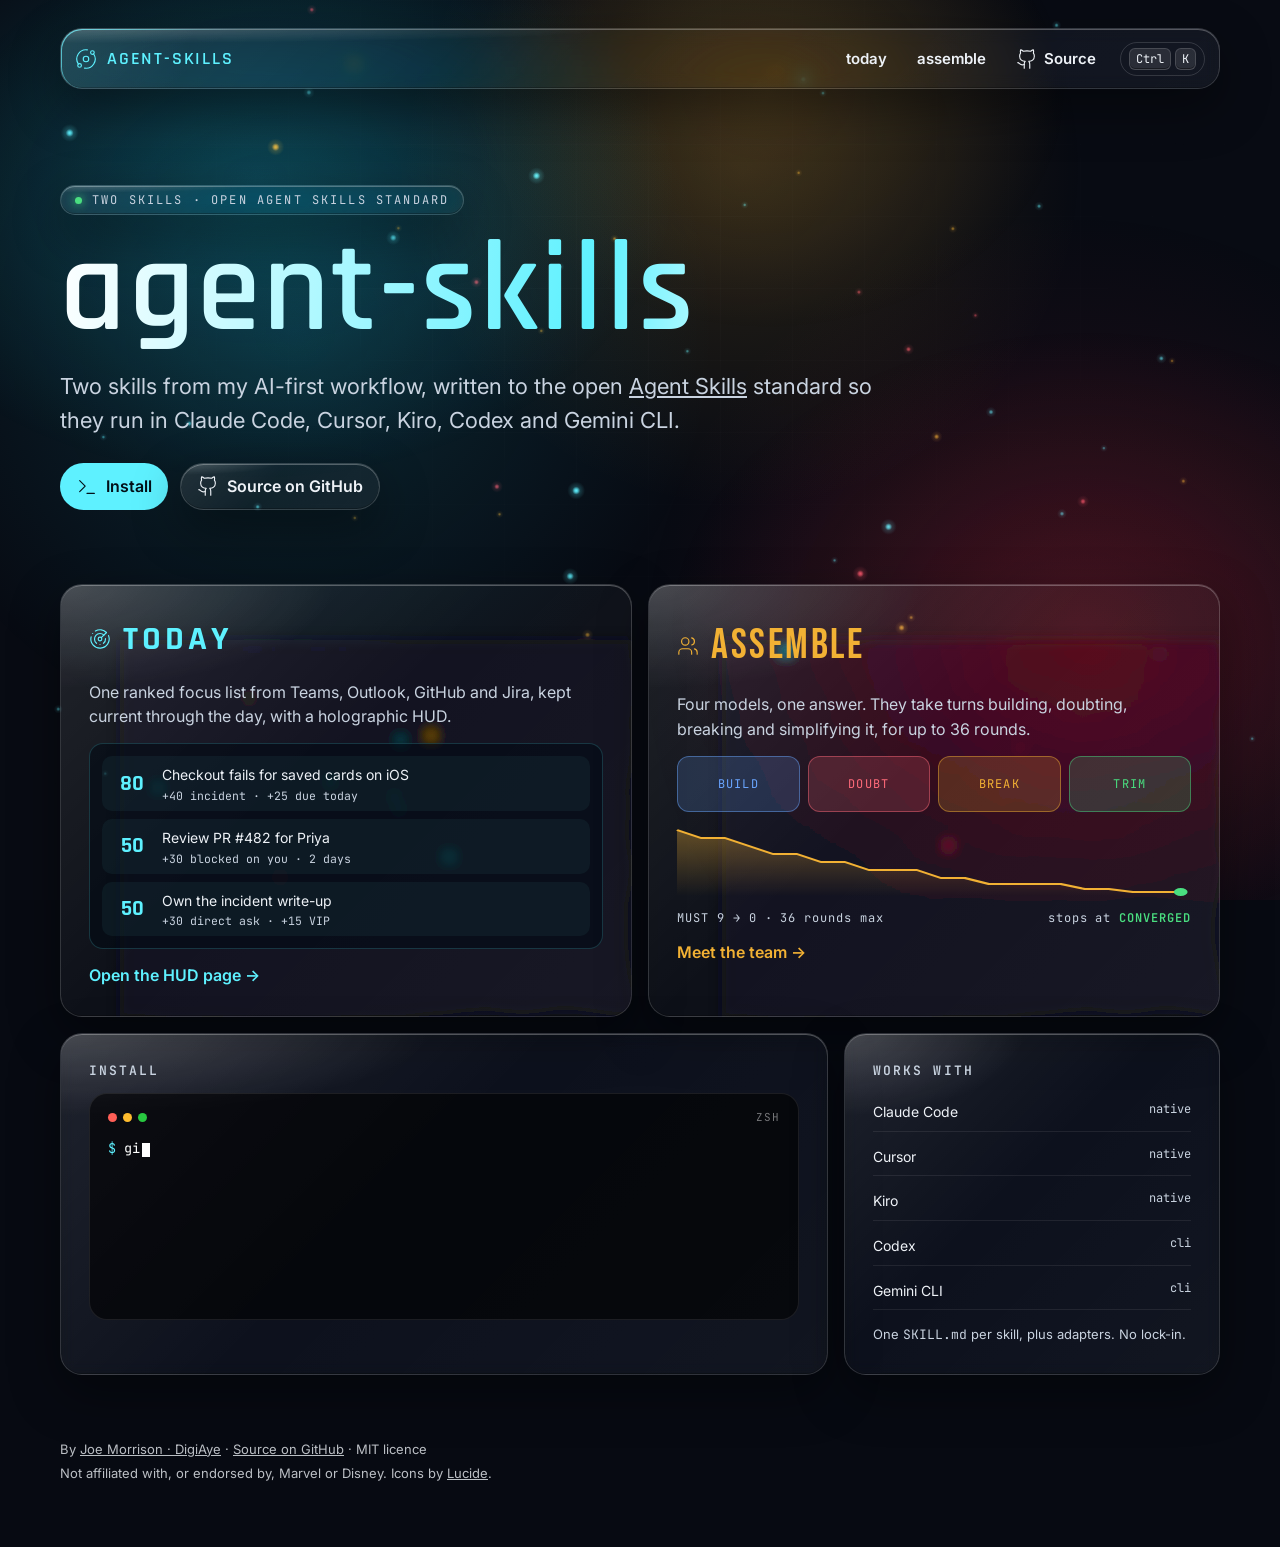
==== commit cd54d66e: "Fix nav links without trailing slash; cut animation cost (30fps, cached layout, lighter glass)" ====
--- a/docs/index.html
+++ b/docs/index.html
@@ -91,7 +91,7 @@
   @media (prefers-reduced-motion: no-preference) {
     .js h1 { animation: shimmer 9s linear infinite, rise 1s cubic-bezier(.2, .8, .2, 1) both; }
     @keyframes shimmer { to { background-position: -240% 0; } }
-    @keyframes rise { from { opacity: 0; letter-spacing: .18em; filter: blur(8px); } }
+    @keyframes rise { from { opacity: 0; letter-spacing: .18em; } }
     .js .hero > :not(h1) { animation: up .8s cubic-bezier(.2, .8, .2, 1) both; }
     .js .hero > :nth-child(1) { animation-delay: .05s; } .js .hero > :nth-child(3) { animation-delay: .25s; } .js .hero > :nth-child(4) { animation-delay: .4s; }
     @keyframes up { from { opacity: 0; transform: translateY(14px); } }
@@ -114,10 +114,10 @@
 <div class="grain" aria-hidden="true"></div>
 
 <nav class="site-nav glass wrap" aria-label="Main">
-  <a class="brand" href="./" aria-current="page"><svg class="icon" aria-hidden="true"><use href="assets/icons.svg#i-orbit"/></svg>agent-skills</a>
+  <a class="brand" href="/agent-skills/" aria-current="page"><svg class="icon" aria-hidden="true"><use href="assets/icons.svg#i-orbit"/></svg>agent-skills</a>
   <ul>
-    <li><a href="today/">today</a></li>
-    <li><a href="assemble/">assemble</a></li>
+    <li><a href="/agent-skills/today/">today</a></li>
+    <li><a href="/agent-skills/assemble/">assemble</a></li>
     <li><a href="https://github.com/DigiAye/agent-skills"><svg class="icon" aria-hidden="true"><use href="assets/icons.svg#i-github"/></svg>Source</a></li>
     <li><button class="kbd-btn" type="button" data-cmdk-open aria-label="Open command palette"><kbd>⌘</kbd><kbd>K</kbd></button></li>
   </ul>
@@ -135,7 +135,7 @@
   </section>
 
   <div class="bento">
-    <a class="cell glass refract today" href="today/" data-tilt="3" data-cmdk="Open today">
+    <a class="cell glass refract today" href="/agent-skills/today/" data-tilt="3" data-cmdk="Open today">
       <h2><svg class="icon" aria-hidden="true"><use href="assets/icons.svg#i-radar"/></svg>today</h2>
       <p>One ranked focus list from Teams, Outlook, GitHub and Jira, kept current through the day, with a holographic HUD.</p>
       <div class="hud" aria-hidden="true">
@@ -146,7 +146,7 @@
       </div>
       <span class="go">Open the HUD page →</span>
     </a>
-    <a class="cell glass refract assemble" href="assemble/" data-tilt="3" data-cmdk="Open assemble">
+    <a class="cell glass refract assemble" href="/agent-skills/assemble/" data-tilt="3" data-cmdk="Open assemble">
       <h2><svg class="icon" aria-hidden="true"><use href="assets/icons.svg#i-users"/></svg>assemble</h2>
       <p>Four models, one answer. They take turns building, doubting, breaking and simplifying it, for up to 36 rounds.</p>
       <div class="relay" aria-hidden="true"><div class="b">build</div><div class="s">doubt</div><div class="e">break</div><div class="m">trim</div></div>
@@ -198,9 +198,9 @@
   /* Hub background: a slow particle field with depth parallax under three drifting aurora blobs. */
   (() => {
     const S = [FX.sprite("94,241,255"), FX.sprite("242,177,52"), FX.sprite("255,90,110")];
-    const N = 150; let pts = [], W = 0, H = 0, px = .5, py = .5;
-    const seed = (w, h) => { pts = Array.from({ length: N }, () => ({ x: Math.random() * w, y: Math.random() * h, z: .2 + Math.random() ** 2 * .8, c: Math.random() < .62 ? 0 : Math.random() < .6 ? 1 : 2, s: Math.random() * 6.28 })); };
-    const blobs = [[.2, .3, "25,211,240", 520, .13, .11], [.82, .66, "215,38,61", 560, .09, .12], [.56, .12, "242,177,52", 420, .07, .1]];
+    const N = 64; let pts = [], W = 0, H = 0, px = .5, py = .5;
+    const seed = (w, h) => { pts = Array.from({ length: N }, () => ({ x: Math.random() * w, y: Math.random() * h, z: .25 + Math.random() ** 2 * .75, c: Math.random() < .62 ? 0 : Math.random() < .6 ? 1 : 2, s: Math.random() * 6.28, link: -1 })); };
+    const blobs = [[.2, .3, "25,211,240", 420, .13, .11], [.82, .66, "215,38,61", 440, .09, .12], [.56, .12, "242,177,52", 340, .07, .1]];
     FX.canvas(document.getElementById("fx"), (ctx, w, h, dt, t) => {
       if (w !== W || h !== H) { W = w; H = h; seed(w, h); }
       px += (FX.pointer.x - px) * .04; py += (FX.pointer.y - py) * .04;
@@ -208,19 +208,26 @@
       ctx.globalCompositeOperation = "lighter";
       for (const [bx, by, c, r, f1, f2] of blobs) {
         const x = (bx + .08 * Math.sin(t * f1)) * w - (px - .5) * 50, y = (by + .06 * Math.cos(t * f2)) * h - (py - .5) * 36;
-        const g = ctx.createRadialGradient(x, y, 0, x, y, r); g.addColorStop(0, `rgba(${c},.15)`); g.addColorStop(1, `rgba(${c},0)`);
+        const g = ctx.createRadialGradient(x, y, 0, x, y, r); g.addColorStop(0, `rgba(${c},.14)`); g.addColorStop(1, `rgba(${c},0)`);
         ctx.fillStyle = g; ctx.fillRect(x - r, y - r, r * 2, r * 2);
       }
       const ox = (px - .5) * -90, oy = (py - .5) * -60;
-      ctx.strokeStyle = "rgba(94,241,255,.09)"; ctx.lineWidth = 1; ctx.beginPath();
+      /* One neighbour link per bright particle — O(n) instead of O(n²). */
+      ctx.strokeStyle = "rgba(94,241,255,.1)"; ctx.lineWidth = 1; ctx.beginPath();
       for (let i = 0; i < N; i++) {
         const a = pts[i]; a.y -= (5 + 16 * a.z) * dt; a.x += Math.sin(t * .4 + a.s) * 5 * dt;
         if (a.y < -20) { a.y = h + 20; a.x = Math.random() * w; }
         if (a.z < .55) continue;
-        for (let j = i + 1; j < N; j++) { const b = pts[j]; if (b.z < .55) continue; const dx = a.x - b.x, dy = a.y - b.y; if (dx * dx + dy * dy < 110 * 110) { ctx.moveTo(a.x + ox * a.z, a.y + oy * a.z); ctx.lineTo(b.x + ox * b.z, b.y + oy * b.z); } }
+        let best = -1, bestD = 10000;
+        for (let j = i + 1; j < Math.min(i + 8, N); j++) {
+          const b = pts[j]; if (b.z < .55) continue;
+          const dx = a.x - b.x, dy = a.y - b.y, d = dx * dx + dy * dy;
+          if (d < bestD && d < 10000) { bestD = d; best = j; }
+        }
+        if (best >= 0) { const b = pts[best]; ctx.moveTo(a.x + ox * a.z, a.y + oy * a.z); ctx.lineTo(b.x + ox * b.z, b.y + oy * b.z); }
       }
       ctx.stroke();
-      for (const p of pts) { const sz = 4 + p.z * 16; ctx.globalAlpha = .3 + .7 * p.z; ctx.drawImage(S[p.c], p.x + ox * p.z - sz / 2, p.y + oy * p.z - sz / 2, sz, sz); }
+      for (const p of pts) { const sz = 4 + p.z * 14; ctx.globalAlpha = .3 + .7 * p.z; ctx.drawImage(S[p.c], p.x + ox * p.z - sz / 2, p.y + oy * p.z - sz / 2, sz, sz); }
       ctx.globalAlpha = 1; ctx.globalCompositeOperation = "source-over";
     });
   })();
--- a/docs/assets/glass.css
+++ b/docs/assets/glass.css
@@ -10,8 +10,9 @@
 @media (prefers-reduced-motion: no-preference) {
   ::view-transition-old(root) { animation: 220ms ease both vt-out; }
   ::view-transition-new(root) { animation: 320ms ease both vt-in; }
-  @keyframes vt-out { to { opacity: 0; transform: scale(.985); filter: blur(6px); } }
-  @keyframes vt-in { from { opacity: 0; transform: scale(1.015); filter: blur(6px); } }
+  /* No filter:blur here — it forces a full-page paint during navigation. */
+  @keyframes vt-out { to { opacity: 0; transform: scale(.985); } }
+  @keyframes vt-in { from { opacity: 0; transform: scale(1.015); } }
 }
 @media (prefers-reduced-motion: reduce) { ::view-transition-group(*), ::view-transition-old(*), ::view-transition-new(*) { animation: none !important; } }
 html { scroll-behavior: smooth; }
@@ -25,14 +26,17 @@
 
 .wrap { width: min(1160px, 100% - 40px); margin-inline: auto; }
 
-/* Base glass: works everywhere backdrop-filter does. */
+/* Base glass: works everywhere backdrop-filter does.
+   contain + content-visibility keep offscreen panels cheap; blur is capped at 8px
+   because cost scales roughly with radius². */
 .glass {
   position: relative;
+  contain: layout style paint;
   background: linear-gradient(135deg, rgba(255, 255, 255, .10), rgba(255, 255, 255, .03) 45%, rgba(255, 255, 255, .05));
   border: 1px solid rgba(255, 255, 255, .14);
   border-radius: 22px;
-  -webkit-backdrop-filter: blur(14px) saturate(160%);
-  backdrop-filter: blur(14px) saturate(160%);
+  -webkit-backdrop-filter: blur(8px) saturate(150%);
+  backdrop-filter: blur(8px) saturate(150%);
   box-shadow:
     inset 0 1px 0 rgba(255, 255, 255, .28),
     inset 0 -1px 0 rgba(0, 0, 0, .25),
@@ -61,8 +65,13 @@
 /* Refraction is Chromium-only, and Safari drops the whole declaration if url() is mixed in,
    so it lives in its own @supports block and is limited to a few static panels. */
 @supports (backdrop-filter: url("#liquid")) {
-  .glass.refract { backdrop-filter: url("#liquid") blur(10px) saturate(170%); }
-  .glass.prism { backdrop-filter: url("#prism") blur(8px) saturate(170%); }
+  /* SVG backdrop filters are expensive; only on a couple of hero panels, and off once scrolled. */
+  .glass.refract { backdrop-filter: url("#liquid") blur(6px) saturate(160%); }
+  .glass.prism { backdrop-filter: url("#prism") blur(6px) saturate(160%); }
+  .fx-lite .glass.refract, .fx-lite .glass.prism,
+  .scrolled .glass.refract, .scrolled .glass.prism {
+    backdrop-filter: blur(8px) saturate(150%);
+  }
 }
 /* Hero glass: chromatic fringe on the vertical edges plus a brighter specular rim, everywhere. */
 .glass.prism {
@@ -89,16 +98,17 @@
 /* Depth stack: static gradient (z0) < canvas (z1) < grain (z2) < content (z3). */
 .fx-canvas { position: fixed; inset: 0; width: 100%; height: 100%; z-index: 1; pointer-events: none; opacity: 0; transition: opacity 1.4s ease; }
 .fx-canvas.on { opacity: 1; }
+/* Half-res WebGL canvas is CSS-scaled; keep bilinear so it still looks soft. */
+.fx-canvas.gl { image-rendering: auto; }
 .grain {
-  position: fixed; inset: -50%; width: 200%; height: 200%; z-index: 2; pointer-events: none; opacity: .09; mix-blend-mode: overlay;
-  background: url("data:image/svg+xml,%3Csvg xmlns='http://www.w3.org/2000/svg' width='240' height='240'%3E%3Cfilter id='n'%3E%3CfeTurbulence type='fractalNoise' baseFrequency='.85' numOctaves='3' stitchTiles='stitch'/%3E%3CfeColorMatrix values='0 0 0 0 1 0 0 0 0 1 0 0 0 0 1 0 0 0 .6 0'/%3E%3C/filter%3E%3Crect width='100%25' height='100%25' filter='url(%23n)'/%3E%3C/svg%3E") 0 0 / 240px 240px;
-}
-@media (prefers-reduced-motion: no-preference) {
-  .js .grain { animation: grain 1.4s steps(7) infinite; }
-  @keyframes grain {
-    0% { transform: translate(0, 0); } 15% { transform: translate(-2%, 1%); } 30% { transform: translate(1%, -2%); }
-    45% { transform: translate(-1%, 2%); } 60% { transform: translate(2%, 1%); } 75% { transform: translate(-2%, -1%); } 100% { transform: translate(1%, 2%); }
-  }
+  position: fixed; inset: 0; z-index: 2; pointer-events: none; opacity: .055; mix-blend-mode: overlay;
+  /* Static pre-baked noise — no live SVG filter, no oversized layer, no continuous transform. */
+  background: url("data:image/svg+xml,%3Csvg xmlns='http://www.w3.org/2000/svg' width='160' height='160'%3E%3Cfilter id='n'%3E%3CfeTurbulence type='fractalNoise' baseFrequency='.9' numOctaves='2' stitchTiles='stitch'/%3E%3CfeColorMatrix values='0 0 0 0 1 0 0 0 0 1 0 0 0 0 1 0 0 0 .55 0'/%3E%3C/filter%3E%3Crect width='100%25' height='100%25' filter='url(%23n)'/%3E%3C/svg%3E") 0 0 / 160px 160px;
+}
+@media (prefers-reduced-motion: no-preference) {
+  /* Tiny opacity flicker is cheaper than translating a 200% layer every frame. */
+  .js .grain { animation: grain 2.8s steps(2) infinite; }
+  @keyframes grain { 50% { opacity: .04; } }
 }
 
 /* 3D tilt: fx.js writes --rx/--ry while the pointer is inside. --lift is for hover rises. */
@@ -131,20 +141,22 @@
   }
 }
 
-/* Section-level ambient light so the lower page keeps depth once the hero canvas has faded.
-   Alternates side and hue; with scroll-driven animations it brightens as the section passes through the viewport. */
-main > section { position: relative; }
+/* Section-level ambient light so the lower page keeps depth once the hero canvas has faded. */
+main > section { position: relative; content-visibility: auto; contain-intrinsic-size: 1px 720px; }
 main > section::before {
-  content: ""; position: absolute; z-index: -1; pointer-events: none; inset: -12% -8%;
-  background: radial-gradient(55% 55% at var(--gx, 18%) 40%, color-mix(in srgb, var(--accent) 13%, transparent), transparent 70%);
-  opacity: .9;
-}
-main > section:nth-of-type(even)::before { --gx: 82%; background: radial-gradient(55% 55% at var(--gx) 50%, color-mix(in srgb, var(--accent-2) 12%, transparent), transparent 70%); }
+  content: ""; position: absolute; z-index: -1; pointer-events: none; inset: -8% -4%;
+  background: radial-gradient(50% 50% at var(--gx, 18%) 40%, color-mix(in srgb, var(--accent) 11%, transparent), transparent 70%);
+  opacity: .85;
+  will-change: auto;
+}
+main > section:nth-of-type(even)::before { --gx: 82%; background: radial-gradient(50% 50% at var(--gx) 50%, color-mix(in srgb, var(--accent-2) 10%, transparent), transparent 70%); }
+main > section:first-of-type { content-visibility: visible; }
 main > section:first-of-type::before { display: none; }
 @media (prefers-reduced-motion: no-preference) {
   @supports (animation-timeline: view()) {
+    /* Opacity only — no transform/scale on large pseudo-elements (avoids layer thrash). */
     .js main > section::before { animation: ambient linear both; animation-timeline: view(); animation-range: entry 0% exit 100%; }
-    @keyframes ambient { 0% { opacity: 0; transform: translateY(60px) scale(.9); } 45%, 55% { opacity: 1; transform: none; } 100% { opacity: .1; transform: translateY(-60px) scale(.95); } }
+    @keyframes ambient { 0% { opacity: 0; } 45%, 55% { opacity: .9; } 100% { opacity: .12; } }
   }
 }
 
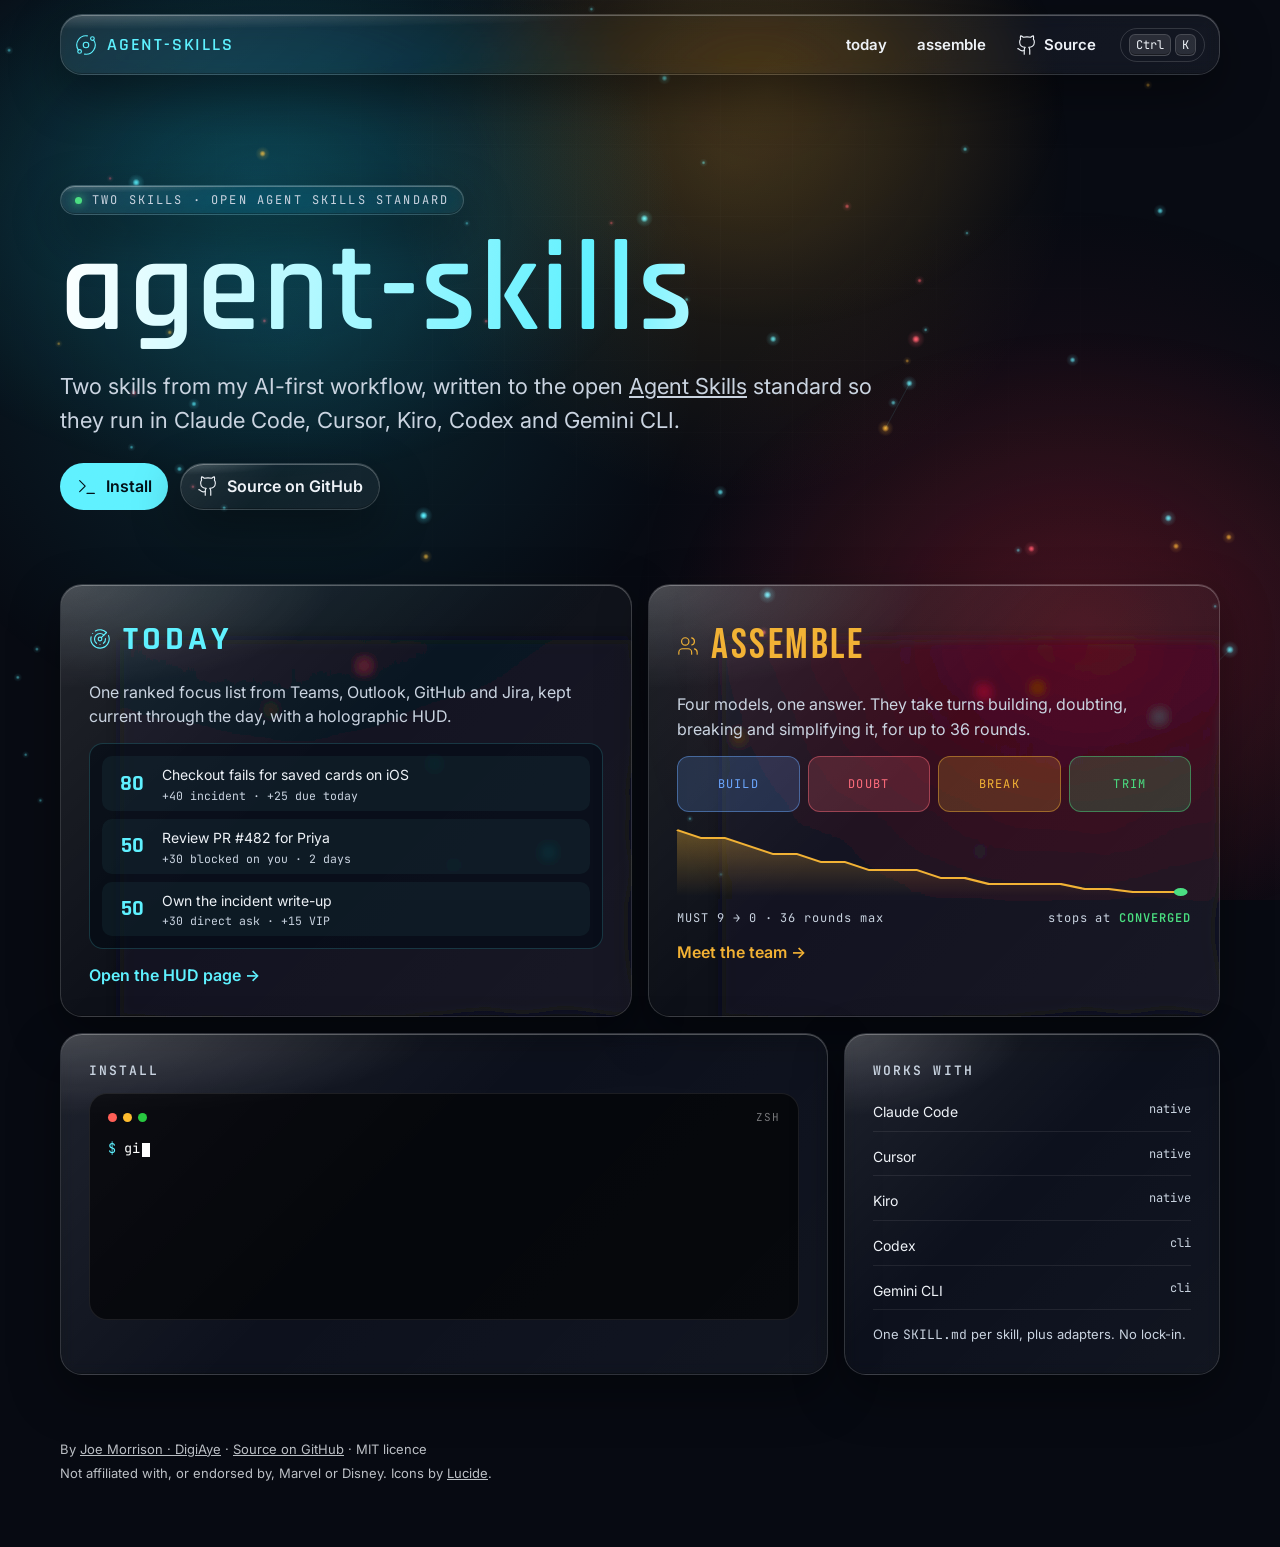
==== commit 93f5c760: "Fix nav click-through: stop hero SVG from covering sticky site nav" ====
--- a/docs/index.html
+++ b/docs/index.html
@@ -25,7 +25,7 @@
   .gridlines { position: fixed; inset: 0; z-index: 0; pointer-events: none; opacity: .5;
     background-image: linear-gradient(rgba(255,255,255,.035) 1px, transparent 1px), linear-gradient(90deg, rgba(255,255,255,.035) 1px, transparent 1px);
     background-size: 72px 72px; -webkit-mask-image: radial-gradient(60% 60% at 50% 30%, #000, transparent); mask-image: radial-gradient(60% 60% at 50% 30%, #000, transparent); }
-  main, .site-nav { position: relative; z-index: 3; }
+  main { position: relative; z-index: 1; }
   .site-nav { font-weight: 600; font-size: 15px; }
   .brand { display: flex; align-items: center; gap: 10px; color: var(--accent); font: 600 18px Rajdhani, sans-serif; letter-spacing: .1em; text-transform: uppercase; }
   .mono { font-family: "JetBrains Mono", ui-monospace, monospace; }
--- a/docs/assets/glass.css
+++ b/docs/assets/glass.css
@@ -193,11 +193,17 @@
   @keyframes blink { 50% { opacity: 0; } }
 }
 
-.site-nav { position: sticky; top: 14px; z-index: 10; margin-top: 14px; padding: 10px 14px; display: flex; align-items: center; justify-content: space-between; gap: 12px; }
-.site-nav a { text-decoration: none; }
+.site-nav {
+  position: sticky; top: 14px; z-index: 50; margin-top: 14px; padding: 10px 14px;
+  display: flex; align-items: center; justify-content: space-between; gap: 12px;
+  /* Isolation so page rules can't drop this under hero art. */
+  isolation: isolate;
+}
+.site-nav a { text-decoration: none; cursor: pointer; }
 .site-nav ul { display: flex; gap: 6px; list-style: none; margin: 0; padding: 0; flex-wrap: wrap; align-items: center; }
-.site-nav li a { display: inline-flex; align-items: center; gap: 6px; padding: 8px 12px; border-radius: 999px; }
+.site-nav li a { display: inline-flex; align-items: center; gap: 6px; padding: 8px 12px; border-radius: 999px; cursor: pointer; }
 .site-nav li a:hover, .site-nav li a[aria-current="page"] { background: rgba(255, 255, 255, .08); }
+.site-nav .kbd-btn { cursor: pointer; }
 
 kbd { font: 12px/1 "JetBrains Mono", ui-monospace, monospace; padding: 4px 6px; border-radius: 6px; background: rgba(255, 255, 255, .10); border: 1px solid rgba(255, 255, 255, .14); box-shadow: inset 0 -1px 0 rgba(0, 0, 0, .4); }
 .kbd-btn { display: inline-flex; gap: 4px; align-items: center; margin-left: 6px; padding: 5px 8px; border-radius: 999px; background: transparent; border: 1px solid rgba(255, 255, 255, .14); color: inherit; cursor: pointer; font: inherit; }
